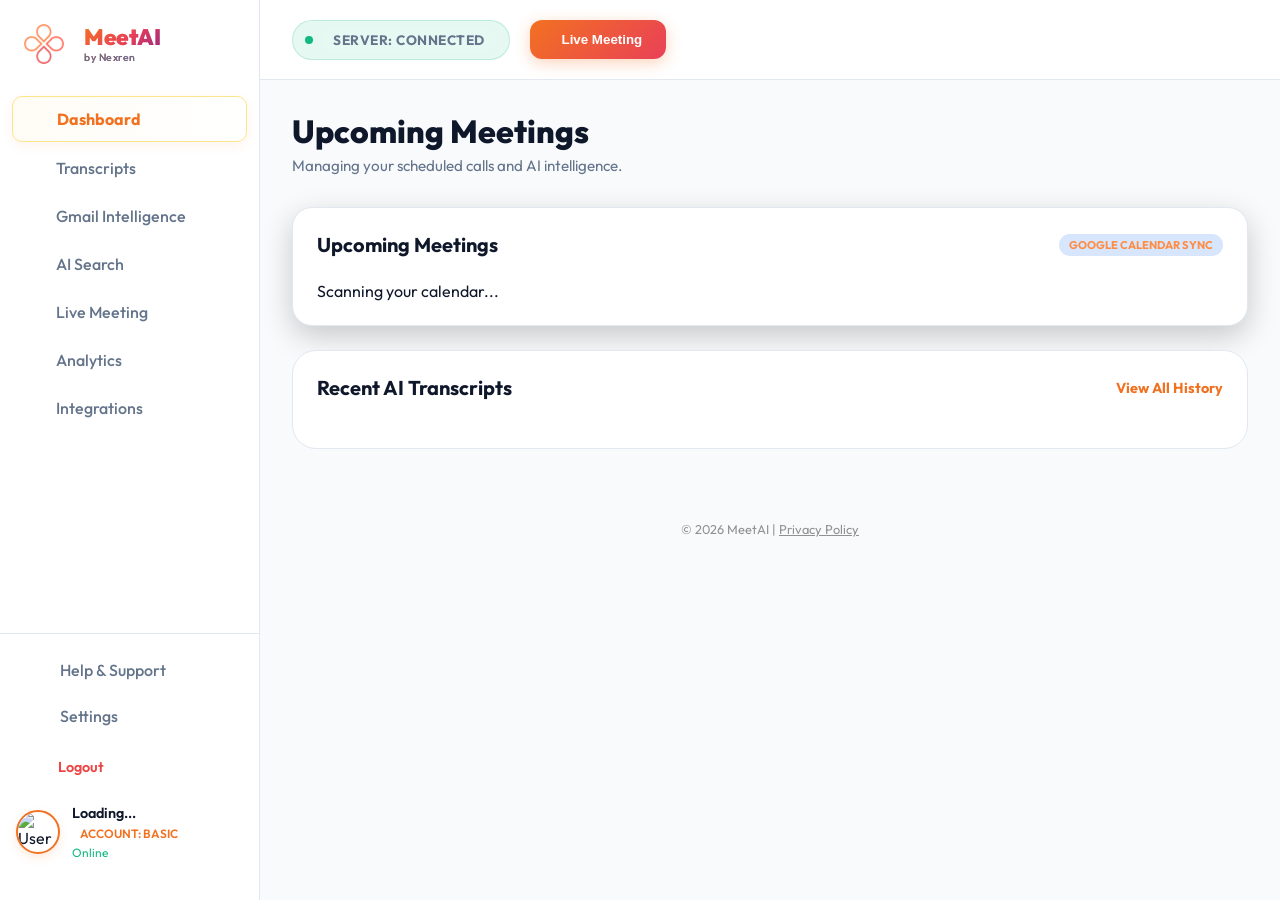
==== v3-frontend/index.html @ ad35acf0 "Professionalized analytics chart description" ====
<!DOCTYPE html>
<html lang="en">

<head>
    <meta charset="UTF-8">
    <meta name="viewport" content="width=device-width, initial-scale=1.0">
    <title>MeetAI by Nexren</title>
    <!-- CONSISTENCY FIX: CSS version cache-busting ensures all users get latest styles -->
    <link rel="stylesheet" href="/v3-frontend/styles.css?v=20260415">
    <link rel="preconnect" href="https://fonts.googleapis.com">
    <link rel="preconnect" href="https://fonts.gstatic.com" crossorigin>
    <link href="https://fonts.googleapis.com/css2?family=Outfit:wght@300;400;500;600;700;800;900&display=swap"
        rel="stylesheet">
    <script src="https://cdn.jsdelivr.net/npm/chart.js"></script>
    <script src="https://cdn.jsdelivr.net/npm/feather-icons/dist/feather.min.js"></script>
    <script src="https://checkout.razorpay.com/v1/checkout.js"></script>
</head>

<!-- MULTI-USER CONSISTENCY:
     - All users see the SAME HTML layout and CSS styling
     - User-specific data (name, email, avatar, plan) is loaded dynamically via JavaScript
     - Frontend is purely presentational; no hardcoded user values
     - Each user's data is fetched from /api/me endpoint
     - Avatar seed is user-email-based (consistent for each user)
     - Reports, PDFs, and meeting data are user-isolated via backend
-->
<body class="light-theme">
    <div class="app-container">
        <!-- Sidebar -->
        <div class="sidebar-overlay" id="sidebar-overlay"></div>
        <aside class="sidebar">
            <div class="sidebar-header">
                <div class="logo">
                    <img src="/static/renataiot_logo.jpg" class="logo-img" alt="MeetAI Logo">
                    <span class="logo-text">MeetAI<span class="logo-subtext">by Nexren</span></span>
                </div>
            </div>
            <nav class="sidebar-nav">
                <div class="nav-item active" data-page="dashboard">
                    <i data-feather="grid"></i> <span>Dashboard</span>
                </div>
                <div class="nav-item" data-page="reports">
                    <i data-feather="file-text"></i> <span>Transcripts</span>
                </div>
                <div class="nav-item" data-page="gmail">
                    <i data-feather="mail"></i> <span>Gmail Intelligence</span>
                </div>
                <div class="nav-item" data-page="search">
                    <i data-feather="search"></i> <span>AI Search</span>
                </div>
                <div class="nav-item" data-page="live">
                    <i data-feather="video"></i> <span>Live Meeting</span>
                </div>
                <div class="nav-item" data-page="analytics">
                    <i data-feather="pie-chart"></i> <span>Analytics</span>
                </div>
                <div class="nav-item" data-page="integrations">
                    <i data-feather="link"></i> <span>Integrations</span>
                </div>
            </nav>

            <div class="sidebar-footer">
                <div class="nav-item" data-page="help" onclick="window.location.hash='#help'" style="padding: 10px 12px; margin-bottom: 4px;">
                    <i data-feather="help-circle"></i> <span>Help & Support</span>
                </div>
                <div class="nav-item" data-page="settings">
                    <i data-feather="settings"></i> <span>Settings</span>
                </div>
                <a href="/logout" class="sidebar-logout"
                    style="display: flex; align-items: center; gap: 12px; padding: 12px; color: #ef4444; text-decoration: none; font-size: 0.9rem; font-weight: 600; margin-top: 8px;">
                    <i data-feather="log-out" style="width: 18px; height: 18px;"></i> <span>Logout</span>
                </a>
                <div class="user-profile" style="margin-top: 16px;">
                    <img src="https://api.dicebear.com/7.x/avataaars/svg?seed=user@example.com" class="avatar" alt="User" id="user-avatar-img">
                    <div class="user-info">
                        <span class="user-name">Loading...</span>
                        <span class="user-account" style="font-size: 0.75rem; font-weight: 600; color: var(--accent-purple); display: block; margin-top: 2px;">Account: Basic</span>
                        <span class="user-status" style="margin-top:2px;">Online</span>
                    </div>
                </div>
            </div>
        </aside>

        <!-- Main Content -->
        <main class="main-content">
            <header class="top-bar">
                <div class="mobile-menu-toggle" id="mobile-menu-btn">
                    <i data-feather="menu"></i>
                </div>
                <div class="top-bar-actions">
                    <div class="status-badge">
                        <span class="status-dot pulse"></span>
                        <span class="status-text">Server: Connected</span>
                    </div>

                    <button class="primary-btn" id="header-live-btn" onclick="window.location.hash='#live'; window.location.reload();">
                        <i data-feather="video"></i>
                        <span>Live Meeting</span>
                    </button>
                </div>
            </header>

            <div id="content-area">
                <!-- Dashboard Page (Default) -->
                <section id="dashboard-page" class="page active">
                    <div class="page-header">
                        <div class="header-main">
                            <h1>Upcoming Meetings</h1>
                            <p class="subtitle">Managing your scheduled calls and AI intelligence.</p>
                        </div>
                        <div class="page-header-actions"></div>
                    </div>

                    <div class="dashboard-primary">
                        <div class="card calendar-card" style="width: 100%; border-radius: 20px; box-shadow: 0 10px 30px rgba(0,0,0,0.2);">
                            <div class="card-header">
                                <h2>Upcoming Meetings</h2>
                                <span class="badge blue">Google Calendar Sync</span>
                            </div>
                            <div id="calendar-grid" class="meeting-list">
                                <!-- Calendar Events Loaded via JS -->
                                <p class="muted">Scanning your calendar...</p>
                            </div>
                        </div>
                    </div>

                    <div class="card recent-meetings" style="margin-top: 24px;">
                        <div class="card-header">
                            <h2>Recent AI Transcripts</h2>
                            <a href="#reports" class="link-btn" style="color: var(--accent-purple); font-weight: 700;">View All History</a>
                        </div>
                        <div class="meeting-list" id="recent-list">
                            <!-- Dynamic List -->
                        </div>
                    </div>
                </section>

                <section id="analytics-page" class="page">
                    <div class="page-header">
                        <div class="header-main">
                            <h1>Account Analytics</h1>
                            <p class="subtitle">Personalized performance and engagement metrics.</p>
                        </div>
                        <div class="page-header-actions"></div>
                    </div>

                    <div class="stats-grid" id="analytics-stats-grid">
                        <div class="stat-card">
                            <i data-feather="video" class="stat-icon purple"></i>
                            <div class="stat-data">
                                <span class="stat-value" id="ana-total-meetings">0</span>
                                <span class="stat-label">Total Meetings Joined</span>
                            </div>
                        </div>
                        <div class="stat-card">
                            <i data-feather="clock" class="stat-icon blue"></i>
                            <div class="stat-data">
                                <span class="stat-value" id="ana-total-reports">0</span>
                                <span class="stat-label">Transcripts Generated</span>
                            </div>
                        </div>
                        <div class="stat-card">
                            <i data-feather="calendar" class="stat-icon cyan"></i>
                            <div class="stat-data">
                                <span class="stat-value" id="ana-upcoming">0</span>
                                <span class="stat-label">Upcoming Meetings</span>
                            </div>
                        </div>
                    </div>

                    <div class="card" style="margin-top: 24px; padding: 25px;">
                        <div class="card-header" style="flex-direction: column; align-items: flex-start; gap: 4px;">
                            <h2 style="font-size: 1.2rem; font-weight: 800; color: var(--text-primary); margin: 0;">AI Engagement Intelligence</h2>
                            <p class="muted" style="font-size: 0.85rem; max-width: 500px;">Weekly activity summary. Monitor your meeting engagement levels and AI session consistency over the last 7 days.</p>
                        </div>

                        <div class="chart-container">
                            <canvas id="analyticsChart"></canvas>
                        </div>
                    </div>
                </section>

                <section id="gmail-page" class="page">
                    <div class="page-header">
                        <div class="header-main">
                            <h1>Gmail Intelligence</h1>
                            <p class="subtitle">AI-extracted briefs and inbox context for your upcoming meetings.</p>
                        </div>
                        <div class="page-header-actions">
                            <button id="refresh-gmail-btn" title="Refresh Intelligence" class="refresh-btn">
                                <i data-feather="refresh-cw"></i>
                            </button>
                        </div>
                    </div>

                    <!-- Gmail Sub-Tabs -->
                    <div class="gmail-tabs-container" style="display:flex; gap:20px; margin-bottom:24px; border-bottom:1px solid rgba(0,0,0,0.08); padding: 0 5px;">
                        <div class="gmail-tab active" data-tab="briefs" style="padding: 12px 18px; cursor:pointer; font-weight:600; color: var(--accent-purple); border-bottom: 2px solid var(--accent-purple); display: flex; align-items:center; gap:8px;">
                            <i data-feather="zap" style="width:16px;"></i> Intelligence Briefs
                        </div>
                        <div class="gmail-tab" data-tab="inbox" style="padding: 12px 18px; cursor:pointer; font-weight:600; color: #64748b; display: flex; align-items:center; gap:8px;">
                            <i data-feather="inbox" style="width:16px;"></i> Inbox Activity
                        </div>
                    </div>
                    
                    <div id="gmail-briefs-list" class="meeting-list">
                        <!-- Content toggled via JS -->
                        <div class="muted" style="text-align: center; padding: 100px;">
                            <i data-feather="mail" style="width: 48px; height: 48px; margin-bottom: 20px; opacity: 0.1;"></i>
                            <p>Analyzing context...</p>
                        </div>
                    </div>
                </section>

                <!-- Other pages are hidden by default and managed by JS -->
                <section id="reports-page" class="page">
                    <div class="page-header">
                        <div class="header-main">
                            <h1>Meeting Archive</h1>
                            <p class="subtitle">Access your past and newly generated transcripts.</p>
                        </div>
                        <div class="page-header-actions">
                            <button id="refresh-reports-btn" title="Refresh Reports" class="refresh-btn">
                                <i data-feather="refresh-cw"></i>
                            </button>
                        </div>
                    </div>
                    <div class="reports-container" id="reports-grid">
                        <!-- Dynamic Grid -->
                    </div>
                </section>

                <section id="search-page" class="page">
                    <div class="page-header">
                        <div class="header-main">
                            <h1>AI Assistant</h1>
                            <p class="subtitle">Search across all your meetings with natural language.</p>
                        </div>
                        <div class="page-header-actions search-stats-container">
                            <button id="sync-pdf-btn" class="secondary-btn sync-btn">
                                <i data-feather="database"></i> Sync PDF
                            </button>
                            <div class="kb-stats">
                                <span class="badge"><b id="report-count">0</b> Transcripts</span>
                            </div>
                        </div>
                    </div>
                    <div class="chat-layout">
                        <div class="chat-container">
                            <div class="chat-messages" id="chat-box">
                                <div class="message assistant">
                                    <p>Hello! I'm MeetAI. Ask me anything about your meeting transcripts. For example, try 'What was discussed in the last transcript?'</p>
                                </div>
                            </div>
                            <div class="chat-input-area">
                                <input type="text" id="chat-input" placeholder="Type your question about meeting transcripts...">
                                <button id="send-chat" class="primary-btn">
                                    <i data-feather="send"></i>
                                </button>
                            </div>
                        </div>
                        <aside class="chat-history-sidebar">
                            <div class="history-header">
                                <span>Recent Chats</span>
                                <button id="new-chat-sidebar-btn" class="icon-btn" title="New Chat">
                                    <i data-feather="plus"></i>
                                </button>
                            </div>
                            <div class="history-list" id="chat-session-list">
                                <!-- Sessions loaded via JS -->
                                <div class="history-item empty">No history yet</div>
                            </div>
                        </aside>
                    </div>
                </section>

                <section id="live-page" class="page">
                    <div class="page-header">
                        <div class="header-main">
                            <h1>Live Control Room</h1>
                            <p class="subtitle">Dispatch MeetAI to any call and track its progress in real-time.</p>
                        </div>
                    </div>

                    <div class="live-container" style="max-width: 800px; margin: 0 auto; display: flex; flex-direction: column; gap: 24px;">
                        <!-- Dispatch Card -->
                        <div class="card live-dispatch" style="padding: 30px; border-radius: 20px;">
                            <h3 style="margin-bottom: 20px; font-size: 1.2rem; font-weight: 700;">Join a Meeting</h3>
                            <div class="input-group" style="display: flex; gap: 12px;">
                                <input type="text" id="manual-url" placeholder="Paste Google Meet or Zoom link here..." 
                                    style="flex: 1; padding: 14px 20px; border-radius: 12px; border: 1.5px solid var(--border-color); font-size: 0.95rem; outline: none; transition: border-color 0.2s;">
                                <button class="primary-btn" id="manual-join" style="padding: 0 25px; border-radius: 12px; height: 50px; font-weight: 700;">
                                    <i data-feather="send" style="width:18px; margin-right:8px;"></i>
                                    Dispatch Bot
                                </button>
                            </div>
                            <p style="margin-top: 15px; font-size: 0.8rem; color: var(--text-secondary);">
                                Supports Google Meet & Zoom. Ensure your bot account has permission to join.
                            </p>
                        </div>

                        <!-- Live Bot Tracker Card -->
                        <div id="bot-live-status" class="card" style="padding: 30px; border-radius: 20px; border: 1px solid var(--border-color);">
                            <!-- Header Row -->
                            <div style="display:flex; align-items:center; justify-content:space-between; margin-bottom: 24px;">
                                <div style="display:flex; align-items:center; gap:15px;">
                                    <div class="status-indicator-wrapper" style="position: relative; width: 44px; height: 44px; display: flex; align-items: center; justify-content: center; background: #f8fafc; border-radius: 12px;">
                                        <span class="pulse-indicator" id="bot-pulse" style="background:#64748b; width: 12px; height: 12px; border-radius: 50%;"></span>
                                    </div>
                                    <div>
                                        <h3 style="font-size:1.1rem; font-weight: 700; margin:0;">Bot Activity</h3>
                                        <div style="display: flex; align-items: center; gap: 8px; margin-top: 4px;">
                                            <span id="bot-status-badge" style="font-size: 0.85rem; font-weight: 600; color:var(--text-secondary); background: rgba(0,0,0,0.04); padding: 2px 10px; border-radius: 20px;">Idle</span>
                                        </div>
                                    </div>
                                </div>
                                <div id="bot-live-timer" style="display:none; font-size: 1rem; color: var(--accent-green); font-weight: 700; background: rgba(16, 185, 129, 0.1); padding: 5px 15px; border-radius: 8px;">
                                    ● 00:00
                                </div>
                            </div>

                            <!-- States Container -->
                            <div class="bot-state-content">
                                <!-- IDLE STATE -->
                                <div id="bot-idle-msg" style="color:var(--text-secondary); font-size:0.95rem; line-height: 1.6; border-left: 3px solid var(--border-color); padding-left: 15px;">
                                    MeetAI is currently <strong>Offline</strong>. Enter a link above to start a session.
                                </div>

                                <!-- PROGRESS STATE (hidden until dispatched) -->
                                <div id="bot-tracker" style="display:none;">
                                    <div id="bot-log" style="background:#f8fafc; border-radius:12px; padding:20px; font-size:0.9rem; color:var(--text-primary); border:1px solid var(--border-color); font-family: 'Inter', sans-serif; min-height:60px; line-height:1.7; display: flex; align-items: flex-start; gap: 12px;">
                                        <i data-feather="terminal" style="width:16px; margin-top: 4px; color: var(--accent-purple);"></i>
                                        <span id="bot-log-text">Initializing join sequence...</span>
                                    </div>
                                </div>
                            </div>
                        </div>
                    </div>
                </section>

                <section id="integrations-page" class="page">
                    <div class="page-header">
                        <div class="header-main">
                            <h1>Integrations</h1>
                            <p class="subtitle">Connect your workspace tools to MeetAI.</p>
                        </div>
                        <div class="page-header-actions"></div>
                    </div>

                    <div class="integrations-grid">
                        <div class="card integration-card" id="int-google">
                            <div class="int-header">
                                <div class="int-icon google">G</div>
                                <span class="int-name">GOOGLE</span>
                            </div>
                            <span class="status-text" id="google-status">Disconnected</span>
                            <button onclick="window.location.href=API_BASE+'/auth/google'" class="secondary-btn">Link
                                Account</button>
                        </div>
                    </div>
                </section>

                <section id="settings-page" class="page">
                    <div class="page-header">
                        <div class="header-main">
                            <h1>Account Settings</h1>
                            <p class="subtitle">Manage your bot preferences and profile.</p>
                        </div>
                        <div class="page-header-actions">
                            <a href="/logout" class="primary-btn" style="background: #ef4444; padding: 8px 16px; font-size: 0.85rem;">
                                <i data-feather="log-out"></i> Logout
                            </a>
                        </div>
                    </div>

                    <div class="settings-container">
                        <div class="card info-card"
                            style="margin-bottom: 24px; background: linear-gradient(135deg, rgba(30, 41, 59, 1) 0%, rgba(15, 23, 42, 1) 100%);">
                            <div class="card-header">
                                <h2>Your Profile</h2>
                            </div>
                            <form id="profile-form" class="settings-form">
                                <div class="profile-grid">
                                    <div class="form-group">
                                        <label>Full Name</label>
                                        <input type="text" id="pref-user-name" disabled style="opacity: 0.8; cursor: default; background: rgba(255,255,255,0.05);">
                                    </div>
                                    <div class="form-group">
                                        <label>Email Address</label>
                                        <input type="email" id="pref-user-email" disabled
                                            style="opacity: 0.6; cursor: not-allowed;">
                                    </div>
                                </div>
                            </form>
                        </div>
                    </div>

                    <div class="settings-container" style="margin-top: 32px;">
                        <div class="card info-card">
                            <div class="card-header">
                                <h2>Bot Preferences</h2>
                            </div>
                            <form id="settings-preferences-form" class="settings-form">
                                <div class="form-group toggle-group">
                                    <div class="toggle-info">
                                        <label>Auto-Join Calendar Meetings</label>
                                        <p class="muted">MeetAI will automatically join your scheduled Google/Zoom
                                            calls.</p>
                                    </div>
                                    <label class="switch">
                                        <input type="checkbox" id="pref-auto-join">
                                        <span class="slider round"></span>
                                    </label>
                                </div>

                                <button type="submit" class="primary-btn">Save Preferences</button>
                            </form>
                        </div>
                    </div>

                    <div class="settings-container" style="margin-top: 24px;">
                        <div class="card"
                            style="border: 1px solid rgba(239,68,68,0.3); background: rgba(239,68,68,0.05);">
                            <div class="card-header">
                                <h2 style="color: #ef4444;">Danger Zone</h2>
                            </div>
                            <p class="muted" style="margin-bottom: 16px;">Permanently delete your account and all
                                associated meeting data. This action cannot be undone.</p>
                            <form method="POST" action="/account/delete"
                                onsubmit="return confirm('Are you sure? This will permanently delete your account and ALL your meeting data. This cannot be undone.')">
                                <button type="submit"
                                    style="background: #ef4444; color: white; border: none; padding: 12px 24px; border-radius: 12px; font-weight: 600; cursor: pointer;">Delete
                                    My Account</button>
                            </form>
                        </div>
                    </div>
                </section>

                <!-- Help & Support Page -->
                <section id="help-page" class="page">
                    <div class="page-header">
                        <div class="header-main">
                            <h1>Help & Support</h1>
                            <p class="subtitle">Encountered an issue? Raise a ticket and our team will help you.</p>
                        </div>
                        <div class="page-header-actions"></div>
                    </div>

                    <div class="help-grid" style="display: block; max-width: 650px; margin: 0 auto;">
                        <!-- Raise Ticket Form -->
                        <div class="card" style="padding: 24px;">
                            <div class="card-header">
                                <h2>Raise a Support Ticket</h2>
                            </div>
                            <form id="help-ticket-form" style="display: flex; flex-direction: column; gap: 16px; margin-top: 16px;">
                                <div class="form-group">
                                    <label style="display: block; margin-bottom: 8px; font-weight: 500;">Subject</label>
                                    <input type="text" id="ticket-subject" placeholder="What's the issue about?" required 
                                        style="width: 100%; border-radius: 12px; border: 1px solid rgba(139, 92, 246, 0.2); padding: 12px; background: rgba(139, 92, 246, 0.05); color: var(--text-main);">
                                </div>
                                <div class="form-group">
                                    <label style="display: block; margin-bottom: 8px; font-weight: 500;">Issue Details / Query</label>
                                    <textarea id="ticket-query" placeholder="Describe your problem in detail..." required rows="5"
                                        style="width: 100%; border-radius: 12px; border: 1px solid rgba(139, 92, 246, 0.2); padding: 12px; background: rgba(139, 92, 246, 0.05); color: var(--text-main); resize: none; font-size: 16px;"></textarea>
                                </div>
                                <button type="submit" class="primary-btn" id="submit-ticket-btn" style="width: 100%; justify-content: center; height: 48px;">
                                    <i data-feather="send" style="width: 16px; margin-right: 8px;"></i> Raise Ticket
                                </button>
                            </form>
                        </div>
                    </div>
                </section>
            </div>
            <!-- Footer with Privacy Link for Google Verification -->
            <footer style="text-align: center; padding: 40px 20px; font-size: 0.8rem; color: #666; opacity: 0.7;">
                &copy; 2026 MeetAI | <a href="/privacy" style="color: #666; text-decoration: underline;">Privacy Policy</a>
            </footer>
        </main>
    </div>

    <!-- Modals -->
    <div id="join-modal" class="modal">
        <div class="modal-content">
            <h3>Join Live Meeting</h3>
            <p>Paste the Google Meet or Zoom link below.</p>
            <input type="text" id="meeting-url" placeholder="https://meet.google.com/xxx-xxxx-xxx">
            <div class="modal-actions">
                <button class="secondary-btn" onclick="closeModal()">Cancel</button>
                <button class="primary-btn" id="confirm-join">Launch Bot</button>
            </div>
        </div>
    </div>

    <!-- Payment Modal -->
    <div id="payment-modal" class="modal">
        <div class="modal-content" style="text-align: center;">
            <h3 style="color: var(--accent-purple); margin-bottom: 12px;">Upgrade to Pro</h3>
            <p style="margin-bottom: 24px; color: var(--text-secondary);">Unlock full PDF reports with AI summaries and Action Items. Transcripts are always free!</p>
            <div style="background: rgba(139, 92, 246, 0.1); border: 1px solid var(--accent-purple); padding: 20px; border-radius: 12px; margin-bottom: 24px;">
                <h2 style="font-size: 2rem; color: var(--text-main); margin-bottom: 8px;">₹10<span style="font-size: 1rem; color: var(--text-secondary);">/mo</span></h2>
                <p style="font-size: 0.9rem; color: var(--text-secondary);">TEST MODE ENABLED</p>
            </div>
            <div class="modal-actions" style="justify-content: center; gap: 16px;">
                <button class="secondary-btn" onclick="closePaymentModal()">Not Now</button>
                <button class="primary-btn" id="confirm-upgrade-btn" onclick="processUpgrade()" style="background: var(--accent-purple);">Pay & Upgrade</button>
            </div>
        </div>
    </div>

    <!-- App Script -->
    <script src="/v3-frontend/app_v2.js"></script>
</body>

</html>
---- v3-frontend/styles.css ----
:root {
    --bg-dark: #f8fafc;
    --bg-card: #ffffff;
    --accent-orange: #f27121;
    --accent-red: #e94057;
    --accent-purple: #f27121; /* Replaced purple with orange */
    --accent-blue: #ff8c42;
    --accent-green: #10b981;
    --accent-cyan: #06b6d4;
    --text-primary: #0f172a;
    --text-secondary: #64748b;
    --border-color: #e2e8f0;
    --glass-bg: rgba(255, 255, 255, 0.9);
}

* {
    margin: 0;
    padding: 0;
    box-sizing: border-box;
}

body {
    font-family: 'Outfit', sans-serif;
    background-color: var(--bg-dark);
    color: var(--text-primary);
    overflow: hidden;
}

.app-container {
    display: flex;
    height: 100vh;
    height: 100dvh; /* Better for mobile toolbars */
    max-width: 100vw;
    overflow-x: hidden;
}

/* Sidebar Styling */
.sidebar {
    width: 260px;
    min-width: 260px; /* Prevent sidebar from shrinking on any screen */
    background: #ffffff;
    border-right: 1px solid var(--border-color);
    display: flex;
    flex-direction: column;
    padding: 24px 0;
    box-shadow: 4px 0 20px rgba(0, 0, 0, 0.02);
    overflow-y: auto; /* Allow scrolling if content exceeds height */
    overflow-x: hidden; /* Prevent horizontal scroll */
}

.sidebar-header {
    padding: 0 24px 32px;
    flex-shrink: 0;
}

.logo {
    display: flex;
    align-items: center;
    gap: 12px;
}

.logo-img {
    height: 40px;
    width: auto;
    object-fit: contain;
    flex-shrink: 0;
}


.logo-text {
    display: flex;
    flex-direction: column;
    justify-content: center;
    font-size: 1.4rem;
    font-weight: 900;
    letter-spacing: -0.5px;
    background: linear-gradient(135deg, #f27121, #e94057, #8a2387);
    background-clip: text;
    -webkit-background-clip: text;
    -webkit-text-fill-color: transparent;
    margin-left: 8px;
    line-height: 1.1;
    white-space: nowrap;
    max-width: 140px; /* Prevent overflow on narrow screens */
    overflow: hidden;
    text-overflow: ellipsis;
}

.logo-subtext {
    font-size: 0.65rem;
    font-weight: 500;
    color: var(--text-secondary);
    -webkit-text-fill-color: var(--text-secondary);
    display: block;
    letter-spacing: 0.5px;
    text-transform: none;
    margin-top: 2px;
}

.sidebar-nav {
    flex: 1;
    display: flex;
    flex-direction: column;
    padding: 0 12px;
    gap: 4px;
}

.nav-item {
    display: flex;
    align-items: center;
    gap: 12px;
    padding: 12px;
    color: var(--text-secondary);
    text-decoration: none;
    border-radius: 10px;
    transition: all 0.2s ease;
    font-weight: 500;
}

.nav-item i {
    width: 20px;
    height: 20px;
}

.nav-item:hover {
    background: rgba(255, 255, 255, 0.05);
    color: var(--text-primary);
}

.nav-item.active {
    background: linear-gradient(90deg, #fffcf5 0%, #ffffff 100%);
    color: var(--accent-orange);
    border: 1px solid #fde68a;
    font-weight: 700;
    box-shadow: 0 4px 12px rgba(242, 113, 33, 0.08);
}

.nav-spacer {
    flex: 1;
}

.sidebar-footer {
    padding: 16px;
    border-top: 1px solid var(--border-color);
}

.user-profile {
    display: flex;
    align-items: center;
    gap: 12px;
}

.avatar {
    width: 44px;
    height: 44px;
    border-radius: 50%;
    border: 2px solid var(--accent-orange);
    box-shadow: 0 4px 10px rgba(242, 113, 33, 0.15);
}

.user-info {
    display: flex;
    flex-direction: column;
}

.user-name {
    font-size: 0.9rem;
    font-weight: 600;
}

.user-status {
    font-size: 0.75rem;
    color: var(--accent-green);
}

/* Main Content Styling */
.main-content {
    flex: 1;
    display: flex;
    flex-direction: column;
    background: #f8fafc;
    overflow-y: auto;
}

.top-bar {
    height: 80px;
    padding: 0 32px;
    display: flex;
    align-items: center;
    justify-content: space-between;
    border-bottom: 1px solid var(--border-color);
    background: rgba(255, 255, 255, 0.9);
    backdrop-filter: blur(20px);
    position: sticky;
    top: 0;
    z-index: 100;
    flex-shrink: 0;
    width: 100%;
}

.search-box {
    display: flex;
    align-items: center;
    gap: 12px;
    background: #ffffff;
    padding: 12px 20px;
    border-radius: 14px;
    width: 450px;
    border: 1px solid var(--border-color);
    box-shadow: 0 2px 10px rgba(0, 0, 0, 0.02);
    transition: all 0.2s ease;
}

.search-box:focus-within {
    border-color: var(--accent-orange);
    box-shadow: 0 4px 20px rgba(242, 113, 33, 0.1);
}

.search-box input {
    background: none;
    border: none;
    color: var(--text-primary);
    width: 100%;
    outline: none;
    font-size: 16px; /* Prevents iOS zoom */
}

.top-bar-actions {
    display: flex;
    align-items: center;
    gap: 20px;
}

.status-badge {
    display: flex;
    align-items: center;
    gap: 8px;
    background: rgba(16, 185, 129, 0.1);
    padding: 6px 12px;
    border-radius: 20px;
    border: 1px solid rgba(16, 185, 129, 0.2);
}

.status-dot {
    width: 8px;
    height: 8px;
    background: var(--accent-green);
    border-radius: 50%;
}

.pulse {
    animation: pulse-animation 2s infinite;
}

@keyframes pulse-animation {
    0% {
        transform: scale(0.95);
        box-shadow: 0 0 0 0 rgba(16, 185, 129, 0.7);
    }

    70% {
        transform: scale(1);
        box-shadow: 0 0 0 10px rgba(16, 185, 129, 0);
    }

    100% {
        transform: scale(0.95);
        box-shadow: 0 0 0 0 rgba(16, 185, 129, 0);
    }
}

@keyframes spin {
    from { transform: rotate(0deg); }
    to { transform: rotate(360deg); }
}

.spin {
    animation: spin 1s linear infinite;
}

.status-text {
    font-size: 0.8rem;
    font-weight: 700;
    color: var(--accent-green);
    text-transform: uppercase;
    letter-spacing: 0.5px;
}

/* Button UI */
.primary-btn {
    background: linear-gradient(135deg, var(--accent-orange), var(--accent-red));
    color: white;
    border: none;
    padding: 12px 24px;
    border-radius: 12px;
    font-weight: 700;
    display: flex;
    align-items: center;
    gap: 8px;
    cursor: pointer;
    transition: all 0.3s cubic-bezier(0.175, 0.885, 0.32, 1.275);
    box-shadow: 0 4px 15px rgba(242, 113, 33, 0.3);
}

.primary-btn:hover {
    transform: translateY(-2px) scale(1.02);
    box-shadow: 0 8px 25px rgba(242, 113, 33, 0.4);
}

.icon-btn {
    background: none;
    border: none;
    color: var(--text-secondary);
    cursor: pointer;
    padding: 8px;
    display: flex;
    align-items: center;
    justify-content: center;
    transition: color 0.2s;
}

.icon-btn:hover {
    color: var(--text-primary);
}

.secondary-btn {
    background: #ffffff;
    color: var(--text-primary);
    border: 1px solid var(--border-color);
    padding: 8px 16px;
    border-radius: 10px;
    font-weight: 700;
    font-size: 0.85rem;
    display: flex;
    align-items: center;
    gap: 8px;
    cursor: pointer;
    transition: all 0.2s ease;
    box-shadow: 0 2px 4px rgba(0, 0, 0, 0.02);
}

.secondary-btn:hover {
    background: #f8fafc;
    border-color: var(--accent-orange);
    color: var(--accent-orange);
    transform: translateY(-1px);
}

.delete-btn {
    background: rgba(239, 68, 68, 0.1);
    color: #ef4444;
    border: 1px solid rgba(239, 68, 68, 0.2);
    padding: 6px 10px;
    border-radius: 8px;
    cursor: pointer;
    transition: all 0.2s;
    display: flex;
    align-items: center;
    justify-content: center;
}

.delete-btn:hover {
    background: #ef4444;
    color: white;
}

/* CONSISTENCY FIX: Mobile Menu Button - Always exists but hidden on desktop */
#mobile-menu-btn {
    display: none; /* Hidden on desktop */
    background: none;
    border: none;
    cursor: pointer;
    color: var(--text-primary);
    padding: 12px;
}

#mobile-menu-btn:hover {
    background: rgba(242, 113, 33, 0.1);
    border-radius: 8px;
}

/* Page Transitions */
.page {
    display: none;
    padding: 32px;
    animation: fadeIn 0.4s ease;
}

.page.active {
    display: block;
}

@keyframes fadeIn {
    from {
        opacity: 0;
        transform: translateY(10px);
    }

    to {
        opacity: 1;
        transform: translateY(0);
    }
}

.page-header {
    margin-bottom: 32px;
    display: flex;
    justify-content: space-between;
    align-items: flex-start;
    gap: 20px;
    flex-wrap: wrap;
}

.header-main {
    flex: 1;
    min-width: 200px;
}

.page-header h1 {
    font-size: 2rem;
    font-weight: 800;
    line-height: 1.2;
}

.subtitle {
    color: var(--text-secondary);
    margin-top: 6px;
    max-width: 100%;
    font-size: 0.95rem;
}

.page-header-actions {
    display: flex;
    align-items: center;
    gap: 12px;
    padding-top: 8px;
}

.refresh-btn {
    background: none;
    border: 1px solid var(--border-color);
    padding: 10px;
    border-radius: 50%;
    color: var(--accent-orange);
    cursor: pointer;
    display: flex;
    align-items: center;
    justify-content: center;
    box-shadow: 0 2px 4px rgba(0,0,0,0.02);
    transition: all 0.2s;
}

.refresh-btn:hover {
    background: #f8fafc;
    border-color: var(--accent-orange);
    transform: rotate(30deg);
}

.refresh-btn i {
    width: 18px;
    height: 18px;
}

.sync-btn {
    padding: 8px 16px !important;
    border-radius: 10px !important;
    font-size: 0.85rem !important;
}

.kb-stats .badge {
    padding: 8px 14px;
    border-radius: 12px;
    font-size: 0.8rem;
    background: rgba(242, 113, 33, 0.08);
    color: var(--accent-orange);
    border: 1px solid rgba(242, 113, 33, 0.15);
}

/* Dashboard Grid */
.stats-grid {
    display: grid;
    grid-template-columns: repeat(auto-fit, minmax(240px, 1fr));
    gap: 24px;
    margin-bottom: 32px;
}

.stat-card {
    background: #ffffff;
    padding: 24px;
    border-radius: 20px;
    border: 1px solid var(--border-color);
    display: flex;
    align-items: center;
    gap: 20px;
    box-shadow: 0 4px 6px rgba(0, 0, 0, 0.02);
    transition: all 0.3s ease;
}

.stat-card:hover {
    transform: translateY(-5px);
    box-shadow: 0 10px 30px rgba(0, 0, 0, 0.05);
    border-color: var(--accent-orange);
}

.stat-icon {
    width: 48px;
    height: 48px;
    border-radius: 12px;
    display: flex;
    align-items: center;
    justify-content: center;
}

.stat-icon.purple {
    background: rgba(139, 92, 246, 0.1);
    color: var(--accent-purple);
}

.stat-icon.blue {
    background: rgba(59, 130, 246, 0.1);
    color: var(--accent-blue);
}

.stat-icon.green {
    background: rgba(16, 185, 129, 0.1);
    color: var(--accent-green);
}

.stat-icon.cyan {
    background: rgba(6, 182, 212, 0.1);
    color: var(--accent-cyan);
}

.stat-data {
    display: flex;
    flex-direction: column;
}

.stat-value {
    font-size: 1.5rem;
    font-weight: 700;
}

.stat-label {
    font-size: 0.85rem;
    color: var(--text-secondary);
}

.dashboard-secondary {
    display: grid;
    grid-template-columns: 1.5fr 1fr;
    gap: 24px;
}

.card {
    background: var(--bg-card);
    border-radius: 24px;
    padding: 24px;
    border: 1px solid var(--border-color);
}

.card-header {
    display: flex;
    align-items: center;
    justify-content: space-between;
    margin-bottom: 24px;
}

.card-header h2 {
    font-size: 1.25rem;
    font-weight: 700;
}

.link-btn {
    font-size: 0.9rem;
    color: var(--accent-purple);
    text-decoration: none;
    font-weight: 600;
}

/* Meeting List */
.meeting-list {
    display: flex;
    flex-direction: column;
    gap: 12px;
}

.list-item {
    display: flex;
    align-items: center;
    gap: 16px;
    padding: 16px;
    background: rgba(255, 255, 255, 0.03);
    border-radius: 16px;
    transition: background 0.2s;
}

.list-item:hover {
    background: rgba(255, 255, 255, 0.05);
}

.item-icon {
    width: 40px;
    height: 40px;
    background: rgba(255, 255, 255, 0.05);
    border-radius: 10px;
    display: flex;
    align-items: center;
    justify-content: center;
    color: var(--text-secondary);
}

.item-details {
    flex: 1;
    display: flex;
    flex-direction: column;
}

.item-title {
    font-weight: 600;
    font-size: 0.95rem;
}

.item-meta {
    font-size: 0.8rem;
    color: var(--text-secondary);
}

.badge {
    padding: 4px 10px;
    border-radius: 20px;
    font-size: 0.7rem;
    font-weight: 700;
    text-transform: uppercase;
}

.badge.blue {
    background: rgba(59, 130, 246, 0.2);
    color: var(--accent-blue);
}

/* Chat UI */
.chat-layout {
    display: flex;
    height: calc(100vh - 250px);
    height: calc(100dvh - 250px); /* Modern browsers including iOS Safari */
    background: #ffffff;
    border-radius: 24px;
    border: 1px solid var(--border-color);
    overflow: hidden;
    box-shadow: 0 10px 40px rgba(0, 0, 0, 0.05);
}

.chat-container {
    flex: 1;
    display: flex;
    flex-direction: column;
    min-width: 0;
}

.chat-history-sidebar {
    width: 260px;
    background: #f8fafc;
    border-left: 1px solid var(--border-color);
    display: flex;
    flex-direction: column;
}

.history-header {
    padding: 20px;
    display: flex;
    justify-content: space-between;
    align-items: center;
    border-bottom: 1px solid var(--border-color);
    font-weight: 700;
    font-size: 0.95rem;
    color: var(--text-primary);
}

.history-list {
    flex: 1;
    overflow-y: auto;
    padding: 12px;
}

.history-item {
    padding: 10px 14px;
    border-radius: 12px;
    margin-bottom: 4px;
    cursor: pointer;
    font-size: 0.88rem;
    color: var(--text-secondary);
    transition: all 0.2s;
    display: flex;
    align-items: center;
    justify-content: space-between;
    gap: 8px;
    position: relative;
}

.history-item-content {
    display: flex;
    align-items: center;
    gap: 10px;
    flex: 1;
    overflow: hidden;
    white-space: nowrap;
    text-overflow: ellipsis;
}

.delete-chat-btn {
    opacity: 0;
    padding: 4px;
    border-radius: 6px;
    color: #ef4444;
    transition: all 0.2s;
    flex-shrink: 0;
}

.history-item:hover .delete-chat-btn {
    opacity: 1;
}

.delete-chat-btn:hover {
    background: rgba(239, 68, 68, 0.1);
}

.history-item:hover {
    background: rgba(242, 113, 33, 0.05);
    color: var(--accent-orange);
}

.history-item.active {
    background: rgba(242, 113, 33, 0.1);
    color: var(--accent-orange);
    font-weight: 600;
}

.history-item.empty {
    justify-content: center;
    opacity: 0.5;
    cursor: default;
    background: transparent !important;
}


.chat-messages {
    flex: 1;
    padding: 24px;
    overflow-y: auto;
    display: flex;
    flex-direction: column;
    gap: 16px;
}

.message {
    max-width: 80%;
    padding: 16px;
    border-radius: 16px;
    line-height: 1.5;
}

.message.assistant {
    background: rgba(255, 255, 255, 0.05);
    align-self: flex-start;
    border-bottom-left-radius: 4px;
}

.message.user {
    background: linear-gradient(135deg, var(--accent-orange), var(--accent-red));
    color: white;
    align-self: flex-end;
    border-bottom-right-radius: 4px;
    box-shadow: 0 4px 12px rgba(242, 113, 33, 0.2);
}

.chat-input-area {
    padding: 20px;
    border-top: 1px solid var(--border-color);
    display: flex;
    gap: 16px;
}

.chat-input-area input {
    flex: 1;
    background: rgba(13, 17, 23, 0.05);
    border: 1px solid var(--border-color);
    border-radius: 12px;
    padding: 12px 20px;
    color: var(--text-primary);
    outline: none;
    font-size: 16px; /* Prevents iOS auto-zoom */
}

/* Modal */
.modal {
    display: none;
    position: fixed;
    top: 0;
    left: 0;
    width: 100%;
    height: 100%;
    background: rgba(0, 0, 0, 0.8);
    backdrop-filter: blur(5px);
    z-index: 100;
    align-items: center;
    justify-content: center;
}

.modal.active {
    display: flex;
}

.modal-content {
    background: var(--bg-card);
    width: 100%;
    max-width: 450px;
    border-radius: 24px;
    padding: 32px;
    border: 1px solid var(--border-color);
    animation: modalPop 0.3s cubic-bezier(0.34, 1.56, 0.64, 1);
}

@keyframes modalPop {
    from {
        transform: scale(0.9);
        opacity: 0;
    }

    to {
        transform: scale(1);
        opacity: 1;
    }
}

.modal-content h3 {
    font-size: 1.5rem;
    margin-bottom: 8px;
}

.modal-content p {
    color: var(--text-secondary);
    margin-bottom: 24px;
}

.modal-content input {
    width: 100%;
    background: rgba(255, 255, 255, 0.05);
    border: 1px solid var(--border-color);
    border-radius: 12px;
    padding: 14px 20px;
    color: var(--text-primary);
    margin-bottom: 24px;
    outline: none;
    font-size: 16px; /* Prevents iOS zoom */
}

.modal-actions {
    display: flex;
    gap: 12px;
}

.secondary-btn {
    flex: 1;
    background: rgba(255, 255, 255, 0.05);
    color: var(--text-primary);
    border: 1px solid var(--border-color);
    padding: 12px;
    border-radius: 12px;
    cursor: pointer;
    font-weight: 600;
}

/* Custom Integration Cards */
.integrations-grid {
    display: grid;
    grid-template-columns: repeat(auto-fit, minmax(300px, 1fr));
    gap: 20px;
}

.integration-card {
    display: flex;
    flex-direction: column;
    gap: 16px;
    padding: 24px;
}

.int-header {
    display: flex;
    align-items: center;
    gap: 12px;
}

.int-icon {
    width: 32px;
    height: 32px;
    border-radius: 8px;
    display: flex;
    align-items: center;
    justify-content: center;
    font-weight: 800;
    color: white;
}

.int-icon.google {
    background: #4285f4;
}

.int-icon.zoom {
    background: #2d8cff;
}

.meeting-card {
    background: rgba(255, 255, 255, 0.03);
    border-radius: 16px;
    padding: 16px;
    margin-bottom: 12px;
    border: 1px solid var(--border-color);
}

.meeting-card-top {
    display: flex;
    justify-content: space-between;
    margin-bottom: 8px;
}

.meeting-title {
    font-weight: 700;
    margin-bottom: 12px;
}

.settings-form {
    display: flex;
    flex-direction: column;
    gap: 20px;
}

.profile-grid {
    display: grid;
    grid-template-columns: 1fr 1fr;
    gap: 20px;
}

.form-group {
    display: flex;
    flex-direction: column;
    gap: 8px;
}

.form-group label {
    font-weight: 600;
    font-size: 0.9rem;
}

.form-group input {
    background: rgba(255, 255, 255, 0.05);
    border: 1px solid var(--border-color);
    border-radius: 12px;
    padding: 12px 16px;
    color: var(--text-primary);
    outline: none;
    width: 100%;
    min-width: 0;
    font-size: 16px; /* Prevents iOS zoom */
}

.toggle-group {
    flex-direction: row;
    justify-content: space-between;
    align-items: center;
    padding: 16px;
    background: rgba(255, 255, 255, 0.02);
    border-radius: 16px;
}

.toggle-info p {
    font-size: 0.8rem;
    margin-top: 2px;
}

/* Switch Styling */
.switch {
    position: relative;
    display: inline-block;
    width: 50px;
    height: 26px;
}

.switch input {
    opacity: 0;
    width: 0;
    height: 0;
}

.slider {
    position: absolute;
    cursor: pointer;
    top: 0;
    left: 0;
    right: 0;
    bottom: 0;
    background-color: #334155;
    transition: .4s;
}

.slider:before {
    position: absolute;
    content: "";
    height: 18px;
    width: 18px;
    left: 4px;
    bottom: 4px;
    background-color: white;
    transition: .4s;
}

input:checked+.slider {
    background-color: var(--accent-purple);
}

input:checked+.slider:before {
    transform: translateX(24px);
}

.slider.round {
    border-radius: 34px;
}

.slider.round:before {
    border-radius: 50%;
}

/* Bot Status Visualizer */
.status-header {
    display: flex;
    justify-content: space-between;
    align-items: center;
    margin-bottom: 20px;
}

.pulse-indicator {
    width: 10px;
    height: 10px;
    background-color: var(--accent-green);
    border-radius: 50%;
    box-shadow: 0 0 0 rgba(16, 185, 129, 0.4);
    animation: pulse 1.5s infinite;
}

@keyframes pulse {
    0% {
        transform: scale(0.95);
        box-shadow: 0 0 0 0 rgba(16, 185, 129, 0.7);
    }

    70% {
        transform: scale(1);
        box-shadow: 0 0 0 10px rgba(16, 185, 129, 0);
    }

    100% {
        transform: scale(0.95);
        box-shadow: 0 0 0 0 rgba(16, 185, 129, 0);
    }
}

.status-steps {
    display: grid;
    grid-template-columns: repeat(4, 1fr);
    gap: 12px;
}

.step {
    display: flex;
    flex-direction: column;
    align-items: center;
    gap: 8px;
    opacity: 0.3;
    transition: all 0.3s ease;
}

.step.active {
    opacity: 1;
    color: var(--accent-purple);
}

.step-icon {
    width: 40px;
    height: 40px;
    background: rgba(255, 255, 255, 0.05);
    border-radius: 10px;
    display: flex;
    align-items: center;
    justify-content: center;
}

.step.active .step-icon {
    background: rgba(139, 92, 246, 0.2);
    border: 1px solid var(--accent-purple);
}

.step span {
    font-size: 0.75rem;
    font-weight: 500;
}

/* Real-time Progress Bar */
.progress-container {
    width: 100%;
    height: 8px;
    background: rgba(255, 255, 255, 0.05);
    border-radius: 10px;
    margin-bottom: 30px;
    overflow: hidden;
    position: relative;
    border: 1px solid rgba(255,255,255,0.05);
}

.progress-bar {
    height: 100%;
    width: 0%;
    background: linear-gradient(90deg, var(--accent-purple), var(--accent-blue));
    border-radius: 10px;
    transition: width 0.8s cubic-bezier(0.4, 0, 0.2, 1);
    position: relative;
}

.progress-bar::after {
    content: '';
    position: absolute;
    top: 0;
    left: 0;
    right: 0;
    bottom: 0;
    background: linear-gradient(
        90deg,
        transparent,
        rgba(255, 255, 255, 0.2),
        transparent
    );
    animation: shimmer 2s infinite;
}

@keyframes shimmer {
    0% { transform: translateX(-100%); }
    100% { transform: translateX(100%); }
}

.step.complete {
    opacity: 1;
    color: var(--accent-green);
}

.step.complete .step-icon {
    background: rgba(16, 185, 129, 0.15) !important;
    color: var(--accent-green) !important;
    border: 1px solid var(--accent-green) !important;
}

/* Integrations Page */
.integrations-grid {
    display: grid;
    grid-template-columns: repeat(auto-fit, minmax(300px, 1fr));
    gap: 24px;
}

.integration-card {
    display: flex;
    flex-direction: column;
    gap: 16px;
    align-items: center;
    text-align: center;
    padding: 32px;
}

.int-header {
    display: flex;
    flex-direction: column;
    align-items: center;
    gap: 12px;
}

.int-icon {
    width: 64px;
    height: 64px;
    border-radius: 16px;
    display: flex;
    align-items: center;
    justify-content: center;
    font-size: 1.5rem;
    font-weight: 800;
}

.int-icon.google {
    background: #ea43351a;
    color: #ea4335;
}

.int-icon.zoom {
    background: #2d8cff1a;
    color: #2d8cff;
}

.int-name {
    font-weight: 700;
    font-size: 1.1rem;
}

.status-text {
    font-size: 0.85rem;
    padding: 4px 12px;
    border-radius: 20px;
    background: rgba(255, 255, 255, 0.05);
    color: var(--text-secondary);
}

.status-text.connected {
    background: rgba(16, 185, 129, 0.1);
    color: var(--accent-green);
    font-weight: 600;
}

/* Analytics Page Specifics */
.stats-grid {
    display: grid;
    grid-template-columns: repeat(4, 1fr);
    gap: 24px;
    margin-bottom: 24px;
    width: 100%;
}

.stat-card {
    display: flex;
    align-items: center;
    gap: 20px;
    background: #ffffff;
    border-radius: 20px;
    padding: 24px;
    border: 1px solid var(--border-color);
    box-shadow: 0 4px 20px rgba(0, 0, 0, 0.02);
}

.stat-icon {
    font-size: 1.25rem;
    padding: 12px;
    border-radius: 14px;
    background: rgba(242, 113, 33, 0.1);
    color: var(--accent-orange);
}

/* ===== Bot Phase Tracker ===== */
.bot-phase {
    display: flex;
    flex-direction: column;
    align-items: center;
    gap: 7px;
    text-align: center;
    opacity: 0.35;
    transition: opacity 0.4s ease, color 0.4s ease;
    font-size: 0.74rem;
    font-weight: 600;
    color: var(--text-secondary);
}

.bot-phase-icon {
    width: 44px;
    height: 44px;
    border-radius: 14px;
    display: flex;
    align-items: center;
    justify-content: center;
    background: #f1f5f9;
    border: 2px solid #e2e8f0;
    transition: all 0.4s ease;
    color: var(--text-secondary);
}

/* Active phase: pulsing orange ring */
.bot-phase.active {
    opacity: 1;
    color: var(--accent-orange);
}
.bot-phase.active .bot-phase-icon {
    background: rgba(242, 113, 33, 0.1);
    border-color: var(--accent-orange);
    color: var(--accent-orange);
    box-shadow: 0 0 0 4px rgba(242, 113, 33, 0.12);
    animation: phase-pulse 1.4s infinite;
}

/* Complete phase: green tick background */
.bot-phase.complete {
    opacity: 1;
    color: var(--accent-green);
}
.bot-phase.complete .bot-phase-icon {
    background: rgba(16, 185, 129, 0.12);
    border-color: var(--accent-green);
    color: var(--accent-green);
    box-shadow: none;
    animation: none;
}

@keyframes phase-pulse {
    0%   { box-shadow: 0 0 0 0   rgba(242, 113, 33, 0.4); }
    70%  { box-shadow: 0 0 0 10px rgba(242, 113, 33, 0); }
    100% { box-shadow: 0 0 0 0   rgba(242, 113, 33, 0); }
}

/* input-group wider for live page */
.input-group {
    display: flex;
    gap: 12px;
    width: 100%;
}
.live-dispatch .input-group input {
    flex: 1;
    min-width: 0; /* Important to prevent flex items from overflowing */
    padding: 12px 16px;
    border: 1px solid var(--border-color);
    border-radius: 12px;
    font-size: 16px; /* Prevents iOS zoom */
    outline: none;
    background: #fff;
    color: var(--text-primary);
    transition: border-color 0.2s;
}
.live-dispatch .input-group input:focus {
    border-color: var(--accent-orange);
}

/* Account Plan Badge */
.user-account {
    font-size: 0.65rem;
    font-weight: 700;
    padding: 2px 8px;
    border-radius: 4px;
    text-transform: uppercase;
    margin-top: 4px;
    display: inline-block;
}

.user-account.basic {
    background: #e2e8f0;
    color: #475569;
}

.user-account.pro {
    background: linear-gradient(135deg, #f27121, #e94057);
    color: white;
    box-shadow: 0 2px 5px rgba(242, 113, 33, 0.2);
}

/* Payment Modal Enhancements */
.pro-features {
    margin: 20px 0;
    background: #f8fafc;
    padding: 16px;
    border-radius: 12px;
}

.pro-features ul {
    list-style: none;
    padding: 0;
}

.pro-features li {
    font-size: 0.9rem;
    margin-bottom: 12px;
    display: flex;
    align-items: center;
    gap: 8px;
    color: var(--text-primary);
}

.pro-features li i {
    color: var(--accent-green);
    width: 16px;
    height: 16px;
}

.price-tag {
    font-size: 1.5rem;
    font-weight: 800;
    color: var(--text-primary);
    margin-bottom: 4px;
}

.price-sub {
    font-size: 0.8rem;
    color: var(--text-secondary);
    margin-bottom: 24px;
}

/* --- MOBILE RESPONSIVENESS & SIDEBAR TOGGLE --- */
/* CONSISTENCY FIX: Ensure sidebar, header, and layout remain consistent across all screen sizes and users */

@media screen and (max-width: 1024px) {
    .app-container {
        overflow: hidden;
        display: flex;
        flex-direction: row;
    }

    /* Sidebar must maintain consistent width and be accessible */
    .sidebar {
        position: fixed;
        left: -300px;
        top: 0;
        bottom: 0;
        width: 280px;
        min-width: 280px; /* CONSISTENCY FIX: Prevent sidebar from shrinking */
        background: #ffffff;
        z-index: 1001;
        transition: transform 0.4s cubic-bezier(0.4, 0, 0.2, 1);
        box-shadow: 10px 0 30px rgba(0,0,0,0.1);
        padding-top: 20px;
        height: 100dvh;
        overflow-y: auto;
        display: flex;
        flex-direction: column;
        -webkit-overflow-scrolling: touch;
    }

    .sidebar.active {
        transform: translateX(300px);
    }
    
    .sidebar-nav {
        flex: none; /* Let it grow naturally for scrolling the whole sidebar */
    }

    .sidebar-footer {
        flex-shrink: 0;
        margin-top: auto;
    }

    .sidebar-overlay {
        display: none;
        position: fixed;
        top: 0;
        left: 0;
        right: 0;
        bottom: 0;
        background: rgba(15, 23, 42, 0.4);
        backdrop-filter: blur(4px);
        z-index: 1000;
        transition: opacity 0.3s ease;
    }

    .sidebar-overlay.active {
        display: block;
    }

    /* Mobile menu button must always be visible and clickable */
    #mobile-menu-btn {
        display: flex !important;
        width: 44px; /* CONSISTENCY FIX: Proper touch target size */
        height: 44px;
        align-items: center;
        justify-content: center;
        cursor: pointer;
    }

    .main-content {
        margin-left: 0;
        width: 100%;
        height: 100vh;
        height: 100dvh;
        overflow-y: auto;
        overflow-x: hidden;
    }

    .page {
        padding: 24px 16px 100px; /* Standardize top spacing across all tabs */
        width: 100%;
        max-width: 100%;
        overflow-x: hidden;
    }


    .top-bar {
        height: 70px;
        padding: 0 15px;
        width: 100%;
    }

    .top-bar-actions {
        gap: 8px;
    }

    .chart-container {
        height: 280px !important;
        width: 100% !important;
        max-width: 100% !important;
    }

    .stats-grid, #analytics-stats-grid, .profile-grid {
        grid-template-columns: 1fr 1fr !important;
        gap: 12px !important;
        width: 100% !important;
    }

    .live-dispatch .input-group {
        flex-direction: column !important;
        gap: 12px !important;
    }

    .live-dispatch .input-group button {
        width: 100% !important;
        justify-content: center !important;
    }

    .stat-card {
        padding: 12px;
        gap: 8px;
    }

    .page-header {
        margin-bottom: 24px;
        flex-direction: column;
        align-items: stretch;
        gap: 16px;
    }

    .page-header h1 {
        font-size: 1.5rem;
    }

    .page-header-actions {
        padding-top: 4px;
        display: flex;
        align-items: center;
        justify-content: flex-start;
        width: 100%;
        gap: 12px;
        flex-wrap: nowrap;
        min-height: 44px; /* Maintain height even when empty */
    }

    .kb-stats .badge {
        white-space: nowrap;
    }

    .top-bar {
        height: 70px; /* Fixed height for mobile */
        padding: 0 16px;
        flex-shrink: 0;
    }

    .mobile-menu-toggle {
        display: flex !important;
        align-items: center;
        justify-content: center;
        width: 40px;
        height: 40px;
        background: white;
        border: 1px solid var(--border-color);
        border-radius: 10px;
        cursor: pointer;
    }

    .mobile-menu-toggle i {
        width: 20px;
        height: 20px;
        color: var(--text-primary);
    }

    #header-live-btn span {
        display: none;
    }

    #header-live-btn {
        padding: 10px;
    }

    .dashboard-secondary {
        grid-template-columns: 1fr;
    }

    .report-card {
        flex-direction: column !important;
        align-items: stretch !important;
        gap: 16px !important;
    }

    .report-card > div:last-child {
        justify-content: space-between !important;
    }

    .chat-layout {
        flex-direction: column;
        height: calc(100vh - 220px);
        height: calc(100dvh - 220px); /* Fixed for iOS keyboard */
        margin-top: 0;
    }

    .chat-messages {
        padding: 16px;
    }

    .chat-input-area {
        padding: 12px;
        gap: 8px;
    }

    .chat-input-area input {
        padding: 10px 14px;
        font-size: 16px; /* Prevents iOS zoom */
    }

    .chat-history-sidebar {
        width: 100%;
        height: 180px;
        order: 2;
        border-right: none;
        border-top: 1px solid var(--border-color);
    }

    .chat-container {
        height: auto;
        flex: 1;
    }

    .sidebar {
        scrollbar-width: thin;
        scrollbar-color: var(--border-color) transparent;
    }

    .sidebar::-webkit-scrollbar {
        width: 4px;
    }
    .sidebar::-webkit-scrollbar-thumb {
        background: var(--border-color);
        border-radius: 10px;
    }
}

@media screen and (max-width: 480px) {
    .stats-grid, #analytics-stats-grid, .profile-grid {
        grid-template-columns: 1fr !important;
    }

    #analytics-page .page-header {
        margin-bottom: 20px;
    }

    .stat-card {
        padding: 16px;
        gap: 16px;
    }

    .status-badge {
        display: none !important;
    }

    .modal-content {
        width: calc(100% - 32px);
        padding: 24px;
        margin: 0 16px;
    }

    footer {
        padding-bottom: 40px !important;
    }
}

/* --- Toggle Button Styles (Anil Sir Feedback) --- */
.switch {
    position: relative;
    display: inline-block;
    width: 40px;
    height: 20px;
}

.switch input {
    opacity: 0;
    width: 0;
    height: 0;
}

.slider {
    position: absolute;
    cursor: pointer;
    top: 0;
    left: 0;
    right: 0;
    bottom: 0;
    background-color: #cbd5e1;
    transition: .4s;
    border-radius: 20px;
}

.slider:before {
    position: absolute;
    content: "";
    height: 14px;
    width: 14px;
    left: 3px;
    bottom: 3px;
    background-color: white;
    transition: .4s;
    border-radius: 50%;
    box-shadow: 0 2px 4px rgba(0,0,0,0.1);
}

input:checked + .slider {
    background-color: var(--accent-orange);
}

input:focus + .slider {
    box-shadow: 0 0 1px var(--accent-orange);
}

input:checked + .slider:before {
    transform: translateX(20px);
}

.slider.round {
    border-radius: 34px;
}

.slider.round:before {
    border-radius: 50%;
}

.btn-toggle {
    background: transparent;
    color: var(--text-secondary);
}

.btn-toggle.active {
    background: var(--accent-purple) !important;
    color: #ffffff !important;
    box-shadow: 0 4px 12px rgba(139, 92, 246, 0.2);
}

.btn-toggle:hover:not(.active) {
    background: rgba(139, 92, 246, 0.05);
}

/* Specific Master Switch adjustments */
.global-bot-toggle .switch {
    transform: scale(0.9);
}

.meeting-actions .bot-join-label i {
    filter: drop-shadow(0 0 5px rgba(242, 113, 33, 0.2));
}
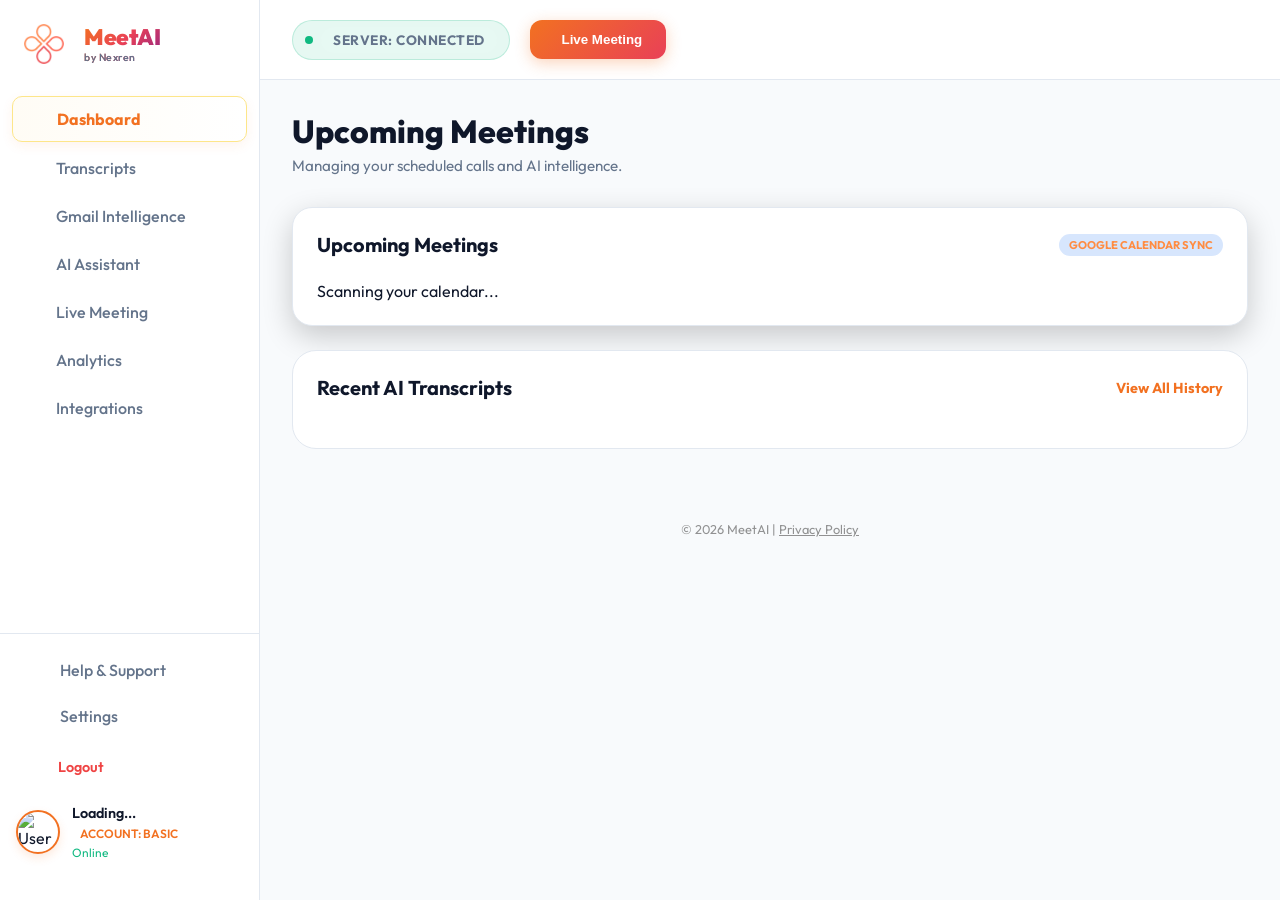
==== commit 45868013: "Branding update: Renamed AI Search to AI Assistant and cleaned up unused repository files" ====
--- a/v3-frontend/index.html
+++ b/v3-frontend/index.html
@@ -46,7 +46,7 @@
                     <i data-feather="mail"></i> <span>Gmail Intelligence</span>
                 </div>
                 <div class="nav-item" data-page="search">
-                    <i data-feather="search"></i> <span>AI Search</span>
+                    <i data-feather="search"></i> <span>AI Assistant</span>
                 </div>
                 <div class="nav-item" data-page="live">
                     <i data-feather="video"></i> <span>Live Meeting</span>
@@ -169,9 +169,14 @@
                     </div>
 
                     <div class="card" style="margin-top: 24px; padding: 25px;">
-                        <div class="card-header" style="flex-direction: column; align-items: flex-start; gap: 4px;">
-                            <h2 style="font-size: 1.2rem; font-weight: 800; color: var(--text-primary); margin: 0;">AI Engagement Intelligence</h2>
-                            <p class="muted" style="font-size: 0.85rem; max-width: 500px;">Weekly activity summary. Monitor your meeting engagement levels and AI session consistency over the last 7 days.</p>
+                        <div class="analytics-header">
+                            <div class="header-content">
+                                <h2>AI Engagement Intelligence</h2>
+                                <p>Weekly Summary. Track your active vs inactive engagement days and session consistency.</p>
+                            </div>
+                            <div class="header-badges">
+                                <span class="badge blue">Live Trends</span>
+                            </div>
                         </div>
 
                         <div class="chart-container">
@@ -507,6 +512,25 @@
         </div>
     </div>
 
+    <!-- Meeting Summary Modal -->
+    <div id="summary-modal" class="modal">
+        <div class="summary-modal-content" style="margin: 10% auto;">
+            <div class="summary-header">
+                <h3>Meeting Quick Summary</h3>
+                <button class="icon-btn" onclick="closeSummaryModal()"><i data-feather="x"></i></button>
+            </div>
+            <div class="summary-body" id="summary-content">
+                <div style="text-align: center; padding: 40px;">
+                    <i data-feather="loader" class="spin" style="width: 32px; height: 32px; color: var(--accent-orange); margin-bottom: 12px;"></i>
+                    <p class="muted">Generating concise intelligence...</p>
+                </div>
+            </div>
+            <div style="margin-top: 20px; text-align: right;">
+                <button class="primary-btn" onclick="closeSummaryModal()" style="display:inline-flex;">Close Insights</button>
+            </div>
+        </div>
+    </div>
+
     <!-- App Script -->
     <script src="/v3-frontend/app_v2.js"></script>
 </body>
--- a/v3-frontend/styles.css
+++ b/v3-frontend/styles.css
@@ -1750,3 +1750,112 @@
 
 
 
+
+/* Analytics Header Refinement */
+.analytics-header {
+    display: flex;
+    justify-content: space-between;
+    align-items: flex-start;
+    margin-bottom: 24px;
+    border-bottom: 1px solid rgba(0,0,0,0.05);
+    padding-bottom: 20px;
+}
+
+.analytics-header .header-content h2 {
+    font-size: 1.25rem;
+    font-weight: 800;
+    color: var(--text-primary);
+    margin: 0 0 6px 0;
+    letter-spacing: -0.3px;
+}
+
+.analytics-header .header-content p {
+    font-size: 0.88rem;
+    color: var(--text-secondary);
+    max-width: 550px;
+    line-height: 1.5;
+}
+
+.analytics-header .header-badges {
+    display: flex;
+    gap: 10px;
+}
+
+/* Quick Summary Styles */
+.summary-modal-content {
+    background: #ffffff;
+    border-radius: 20px;
+    padding: 30px;
+    max-width: 600px;
+    width: 90%;
+    position: relative;
+    box-shadow: 0 20px 50px rgba(0,0,0,0.2);
+}
+
+.summary-header {
+    display: flex;
+    justify-content: space-between;
+    align-items: center;
+    margin-bottom: 20px;
+}
+
+.summary-header h3 {
+    font-size: 1.4rem;
+    font-weight: 800;
+    color: var(--text-primary);
+}
+
+.summary-body {
+    background: rgba(242, 113, 33, 0.03);
+    border: 1px solid rgba(242, 113, 33, 0.1);
+    border-radius: 16px;
+    padding: 24px;
+    max-height: 400px;
+    overflow-y: auto;
+}
+
+.summary-list {
+    list-style: none;
+    padding: 0;
+}
+
+.summary-list li {
+    position: relative;
+    padding-left: 28px;
+    margin-bottom: 14px;
+    line-height: 1.6;
+    color: var(--text-primary);
+    font-size: 0.95rem;
+}
+
+.summary-list li::before {
+    content: "•";
+    color: var(--accent-orange);
+    font-weight: 900;
+    position: absolute;
+    left: 0;
+    font-size: 1.4rem;
+    line-height: 1;
+}
+
+/* Dashboard Action Buttons */
+.summary-trigger-btn {
+    background: rgba(242, 113, 33, 0.1);
+    color: var(--accent-orange);
+    border: 1px solid rgba(242, 113, 33, 0.2);
+    padding: 8px 14px;
+    border-radius: 10px;
+    font-size: 0.8rem;
+    font-weight: 700;
+    cursor: pointer;
+    transition: all 0.2s;
+    display: flex;
+    align-items: center;
+    gap: 6px;
+}
+
+.summary-trigger-btn:hover {
+    background: var(--accent-orange);
+    color: white;
+    transform: translateY(-1px);
+}
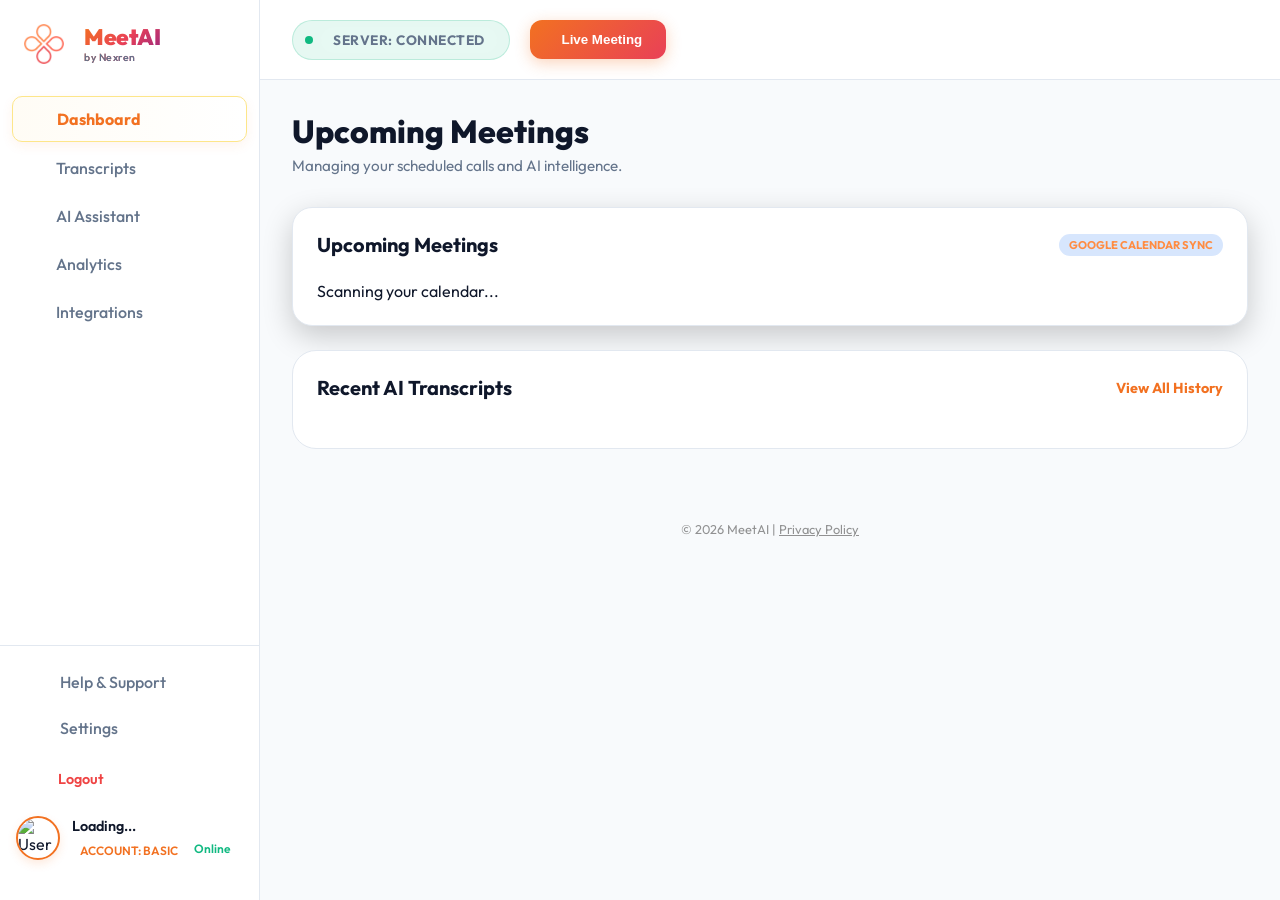
==== commit e6bfa585: "Finalizing MeetAI: Unified Intelligence Hub, Sidebar Cleanup, and Handover Documentation" ====
--- a/v3-frontend/index.html
+++ b/v3-frontend/index.html
@@ -42,14 +42,8 @@
                 <div class="nav-item" data-page="reports">
                     <i data-feather="file-text"></i> <span>Transcripts</span>
                 </div>
-                <div class="nav-item" data-page="gmail">
-                    <i data-feather="mail"></i> <span>Gmail Intelligence</span>
-                </div>
                 <div class="nav-item" data-page="search">
                     <i data-feather="search"></i> <span>AI Assistant</span>
-                </div>
-                <div class="nav-item" data-page="live">
-                    <i data-feather="video"></i> <span>Live Meeting</span>
                 </div>
                 <div class="nav-item" data-page="analytics">
                     <i data-feather="pie-chart"></i> <span>Analytics</span>
@@ -74,8 +68,10 @@
                     <img src="https://api.dicebear.com/7.x/avataaars/svg?seed=user@example.com" class="avatar" alt="User" id="user-avatar-img">
                     <div class="user-info">
                         <span class="user-name">Loading...</span>
-                        <span class="user-account" style="font-size: 0.75rem; font-weight: 600; color: var(--accent-purple); display: block; margin-top: 2px;">Account: Basic</span>
-                        <span class="user-status" style="margin-top:2px;">Online</span>
+                        <div style="display: flex; align-items: center; gap: 8px; margin-top: 2px;">
+                            <span class="user-account" style="font-size: 0.75rem; font-weight: 600; color: var(--accent-purple); display: block;">Account: Basic</span>
+                            <span class="user-status" style="font-size: 0.75rem; font-weight: 600; color: var(--accent-green);">Online</span>
+                        </div>
                     </div>
                 </div>
             </div>
@@ -512,21 +508,21 @@
         </div>
     </div>
 
-    <!-- Meeting Summary Modal -->
-    <div id="summary-modal" class="modal">
-        <div class="summary-modal-content" style="margin: 10% auto;">
+    <!-- Meeting Intelligence Hub Modal -->
+    <div id="intel-modal" class="modal">
+        <div class="summary-modal-content" style="margin: 5% auto; width: 650px; max-width: 95%;">
             <div class="summary-header">
-                <h3>Meeting Quick Summary</h3>
-                <button class="icon-btn" onclick="closeSummaryModal()"><i data-feather="x"></i></button>
-            </div>
-            <div class="summary-body" id="summary-content">
+                <h3>Meeting Intelligence Hub</h3>
+                <button class="icon-btn" onclick="closeIntelModal()"><i data-feather="x"></i></button>
+            </div>
+            <div class="summary-body" id="intel-modal-content">
                 <div style="text-align: center; padding: 40px;">
-                    <i data-feather="loader" class="spin" style="width: 32px; height: 32px; color: var(--accent-orange); margin-bottom: 12px;"></i>
-                    <p class="muted">Generating concise intelligence...</p>
+                    <i data-feather="loader" class="spin" style="width: 32px; height: 32px; color: var(--accent-purple); margin-bottom: 12px;"></i>
+                    <p class="muted">Extracting intelligence...</p>
                 </div>
             </div>
             <div style="margin-top: 20px; text-align: right;">
-                <button class="primary-btn" onclick="closeSummaryModal()" style="display:inline-flex;">Close Insights</button>
+                <button class="primary-btn" onclick="closeIntelModal()">Close Hub</button>
             </div>
         </div>
     </div>
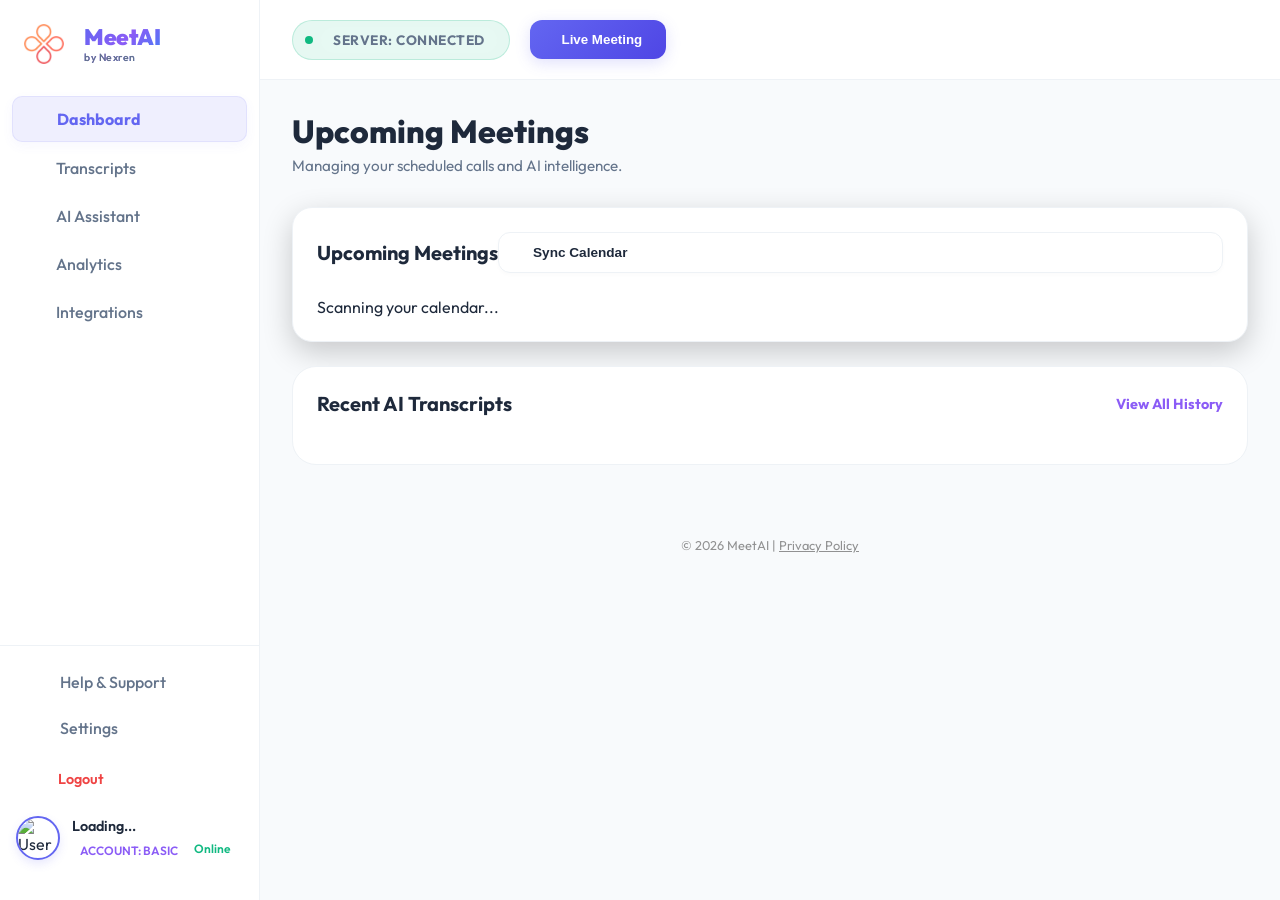
==== commit 2add5711: "feat: add manual Google Calendar Sync button with cache-bypass logic" ====
--- a/v3-frontend/index.html
+++ b/v3-frontend/index.html
@@ -6,7 +6,7 @@
     <meta name="viewport" content="width=device-width, initial-scale=1.0">
     <title>MeetAI by Nexren</title>
     <!-- CONSISTENCY FIX: CSS version cache-busting ensures all users get latest styles -->
-    <link rel="stylesheet" href="/v3-frontend/styles.css?v=20260415">
+    <link rel="stylesheet" href="/v3-frontend/styles.css?v=1776409418">
     <link rel="preconnect" href="https://fonts.googleapis.com">
     <link rel="preconnect" href="https://fonts.gstatic.com" crossorigin>
     <link href="https://fonts.googleapis.com/css2?family=Outfit:wght@300;400;500;600;700;800;900&display=swap"
@@ -111,7 +111,10 @@
                         <div class="card calendar-card" style="width: 100%; border-radius: 20px; box-shadow: 0 10px 30px rgba(0,0,0,0.2);">
                             <div class="card-header">
                                 <h2>Upcoming Meetings</h2>
-                                <span class="badge blue">Google Calendar Sync</span>
+                                <button id="sync-calendar-btn" class="secondary-btn sync-indicator-badge" title="Sync with Google Calendar">
+                                    <i data-feather="refresh-cw" style="width: 14px; height: 14px;"></i>
+                                    <span>Sync Calendar</span>
+                                </button>
                             </div>
                             <div id="calendar-grid" class="meeting-list">
                                 <!-- Calendar Events Loaded via JS -->
@@ -528,7 +531,7 @@
     </div>
 
     <!-- App Script -->
-    <script src="/v3-frontend/app_v2.js"></script>
+    <script src="/v3-frontend/app_v2.js?v=1776490800"></script>
 </body>
 
 </html>
--- a/v3-frontend/styles.css
+++ b/v3-frontend/styles.css
@@ -1,16 +1,18 @@
 :root {
-    --bg-dark: #f8fafc;
+    --bg-dark: #fbfcfe;
     --bg-card: #ffffff;
-    --accent-orange: #f27121;
-    --accent-red: #e94057;
-    --accent-purple: #f27121; /* Replaced purple with orange */
-    --accent-blue: #ff8c42;
+    --accent-indigo: #6366f1;
+    --accent-indigo-soft: rgba(99, 102, 241, 0.1);
+    --accent-slate: #334155;
+    --accent-purple: #8b5cf6; 
+    --accent-blue: #3b82f6;
     --accent-green: #10b981;
     --accent-cyan: #06b6d4;
-    --text-primary: #0f172a;
+    --text-primary: #1e293b;
     --text-secondary: #64748b;
-    --border-color: #e2e8f0;
-    --glass-bg: rgba(255, 255, 255, 0.9);
+    --border-color: #eef2f6;
+    --glass-bg: rgba(255, 255, 255, 0.95);
+    --accent-orange: #6366f1; /* Alias to avoid breaking existing code using this name */
 }
 
 * {
@@ -74,7 +76,7 @@
     font-size: 1.4rem;
     font-weight: 900;
     letter-spacing: -0.5px;
-    background: linear-gradient(135deg, #f27121, #e94057, #8a2387);
+    background: linear-gradient(135deg, #6366f1, #8b5cf6, #3b82f6);
     background-clip: text;
     -webkit-background-clip: text;
     -webkit-text-fill-color: transparent;
@@ -128,11 +130,11 @@
 }
 
 .nav-item.active {
-    background: linear-gradient(90deg, #fffcf5 0%, #ffffff 100%);
-    color: var(--accent-orange);
-    border: 1px solid #fde68a;
+    background: var(--accent-indigo-soft);
+    color: var(--accent-indigo);
+    border: 1px solid rgba(99, 102, 241, 0.1);
     font-weight: 700;
-    box-shadow: 0 4px 12px rgba(242, 113, 33, 0.08);
+    box-shadow: 0 4px 12px rgba(99, 102, 241, 0.05);
 }
 
 .nav-spacer {
@@ -154,8 +156,8 @@
     width: 44px;
     height: 44px;
     border-radius: 50%;
-    border: 2px solid var(--accent-orange);
-    box-shadow: 0 4px 10px rgba(242, 113, 33, 0.15);
+    border: 2px solid var(--accent-indigo);
+    box-shadow: 0 4px 10px rgba(99, 102, 241, 0.15);
 }
 
 .user-info {
@@ -212,8 +214,8 @@
 }
 
 .search-box:focus-within {
-    border-color: var(--accent-orange);
-    box-shadow: 0 4px 20px rgba(242, 113, 33, 0.1);
+    border-color: var(--accent-indigo);
+    box-shadow: 0 4px 20px rgba(99, 102, 241, 0.08);
 }
 
 .search-box input {
@@ -288,7 +290,7 @@
 
 /* Button UI */
 .primary-btn {
-    background: linear-gradient(135deg, var(--accent-orange), var(--accent-red));
+    background: linear-gradient(135deg, var(--accent-indigo), #4f46e5);
     color: white;
     border: none;
     padding: 12px 24px;
@@ -299,12 +301,12 @@
     gap: 8px;
     cursor: pointer;
     transition: all 0.3s cubic-bezier(0.175, 0.885, 0.32, 1.275);
-    box-shadow: 0 4px 15px rgba(242, 113, 33, 0.3);
+    box-shadow: 0 4px 15px rgba(99, 102, 241, 0.2);
 }
 
 .primary-btn:hover {
     transform: translateY(-2px) scale(1.02);
-    box-shadow: 0 8px 25px rgba(242, 113, 33, 0.4);
+    box-shadow: 0 8px 25px rgba(99, 102, 241, 0.3);
 }
 
 .icon-btn {
@@ -341,8 +343,8 @@
 
 .secondary-btn:hover {
     background: #f8fafc;
-    border-color: var(--accent-orange);
-    color: var(--accent-orange);
+    border-color: var(--accent-indigo);
+    color: var(--accent-indigo);
     transform: translateY(-1px);
 }
 
@@ -452,7 +454,7 @@
 
 .refresh-btn:hover {
     background: #f8fafc;
-    border-color: var(--accent-orange);
+    border-color: var(--accent-indigo);
     transform: rotate(30deg);
 }
 
@@ -471,9 +473,9 @@
     padding: 8px 14px;
     border-radius: 12px;
     font-size: 0.8rem;
-    background: rgba(242, 113, 33, 0.08);
-    color: var(--accent-orange);
-    border: 1px solid rgba(242, 113, 33, 0.15);
+    background: var(--accent-indigo-soft);
+    color: var(--accent-indigo);
+    border: 1px solid rgba(99, 102, 241, 0.1);
 }
 
 /* Dashboard Grid */
@@ -499,7 +501,7 @@
 .stat-card:hover {
     transform: translateY(-5px);
     box-shadow: 0 10px 30px rgba(0, 0, 0, 0.05);
-    border-color: var(--accent-orange);
+    border-color: var(--accent-indigo);
 }
 
 .stat-icon {
@@ -726,13 +728,13 @@
 }
 
 .history-item:hover {
-    background: rgba(242, 113, 33, 0.05);
-    color: var(--accent-orange);
+    background: var(--accent-indigo-soft);
+    color: var(--accent-indigo);
 }
 
 .history-item.active {
-    background: rgba(242, 113, 33, 0.1);
-    color: var(--accent-orange);
+    background: var(--accent-indigo-soft);
+    color: var(--accent-indigo);
     font-weight: 600;
 }
 
@@ -767,11 +769,11 @@
 }
 
 .message.user {
-    background: linear-gradient(135deg, var(--accent-orange), var(--accent-red));
+    background: linear-gradient(135deg, var(--accent-indigo), #4f46e5);
     color: white;
     align-self: flex-end;
     border-bottom-right-radius: 4px;
-    box-shadow: 0 4px 12px rgba(242, 113, 33, 0.2);
+    box-shadow: 0 4px 12px rgba(99, 102, 241, 0.2);
 }
 
 .chat-input-area {
@@ -1015,7 +1017,7 @@
 }
 
 input:checked+.slider {
-    background-color: var(--accent-purple);
+    background-color: var(--accent-indigo);
 }
 
 input:checked+.slider:before {
@@ -1095,8 +1097,8 @@
 }
 
 .step.active .step-icon {
-    background: rgba(139, 92, 246, 0.2);
-    border: 1px solid var(--accent-purple);
+    background: var(--accent-indigo-soft);
+    border: 1px solid var(--accent-indigo);
 }
 
 .step span {
@@ -1119,7 +1121,7 @@
 .progress-bar {
     height: 100%;
     width: 0%;
-    background: linear-gradient(90deg, var(--accent-purple), var(--accent-blue));
+    background: linear-gradient(90deg, var(--accent-indigo), var(--accent-blue));
     border-radius: 10px;
     transition: width 0.8s cubic-bezier(0.4, 0, 0.2, 1);
     position: relative;
@@ -1244,8 +1246,8 @@
     font-size: 1.25rem;
     padding: 12px;
     border-radius: 14px;
-    background: rgba(242, 113, 33, 0.1);
-    color: var(--accent-orange);
+    background: var(--accent-indigo-soft);
+    color: var(--accent-indigo);
 }
 
 /* ===== Bot Phase Tracker ===== */
@@ -1275,16 +1277,16 @@
     color: var(--text-secondary);
 }
 
-/* Active phase: pulsing orange ring */
+/* Active phase: pulsing indigo ring */
 .bot-phase.active {
     opacity: 1;
-    color: var(--accent-orange);
+    color: var(--accent-indigo);
 }
 .bot-phase.active .bot-phase-icon {
-    background: rgba(242, 113, 33, 0.1);
-    border-color: var(--accent-orange);
-    color: var(--accent-orange);
-    box-shadow: 0 0 0 4px rgba(242, 113, 33, 0.12);
+    background: var(--accent-indigo-soft);
+    border-color: var(--accent-indigo);
+    color: var(--accent-indigo);
+    box-shadow: 0 0 0 4px rgba(99, 102, 241, 0.12);
     animation: phase-pulse 1.4s infinite;
 }
 
@@ -1302,9 +1304,9 @@
 }
 
 @keyframes phase-pulse {
-    0%   { box-shadow: 0 0 0 0   rgba(242, 113, 33, 0.4); }
-    70%  { box-shadow: 0 0 0 10px rgba(242, 113, 33, 0); }
-    100% { box-shadow: 0 0 0 0   rgba(242, 113, 33, 0); }
+    0%   { box-shadow: 0 0 0 0   rgba(99, 102, 241, 0.4); }
+    70%  { box-shadow: 0 0 0 10px rgba(99, 102, 241, 0); }
+    100% { box-shadow: 0 0 0 0   rgba(99, 102, 241, 0); }
 }
 
 /* input-group wider for live page */
@@ -1326,7 +1328,7 @@
     transition: border-color 0.2s;
 }
 .live-dispatch .input-group input:focus {
-    border-color: var(--accent-orange);
+    border-color: var(--accent-indigo);
 }
 
 /* Account Plan Badge */
@@ -1346,9 +1348,9 @@
 }
 
 .user-account.pro {
-    background: linear-gradient(135deg, #f27121, #e94057);
+    background: linear-gradient(135deg, var(--accent-indigo), var(--accent-purple));
     color: white;
-    box-shadow: 0 2px 5px rgba(242, 113, 33, 0.2);
+    box-shadow: 0 2px 5px rgba(99, 102, 241, 0.2);
 }
 
 /* Payment Modal Enhancements */
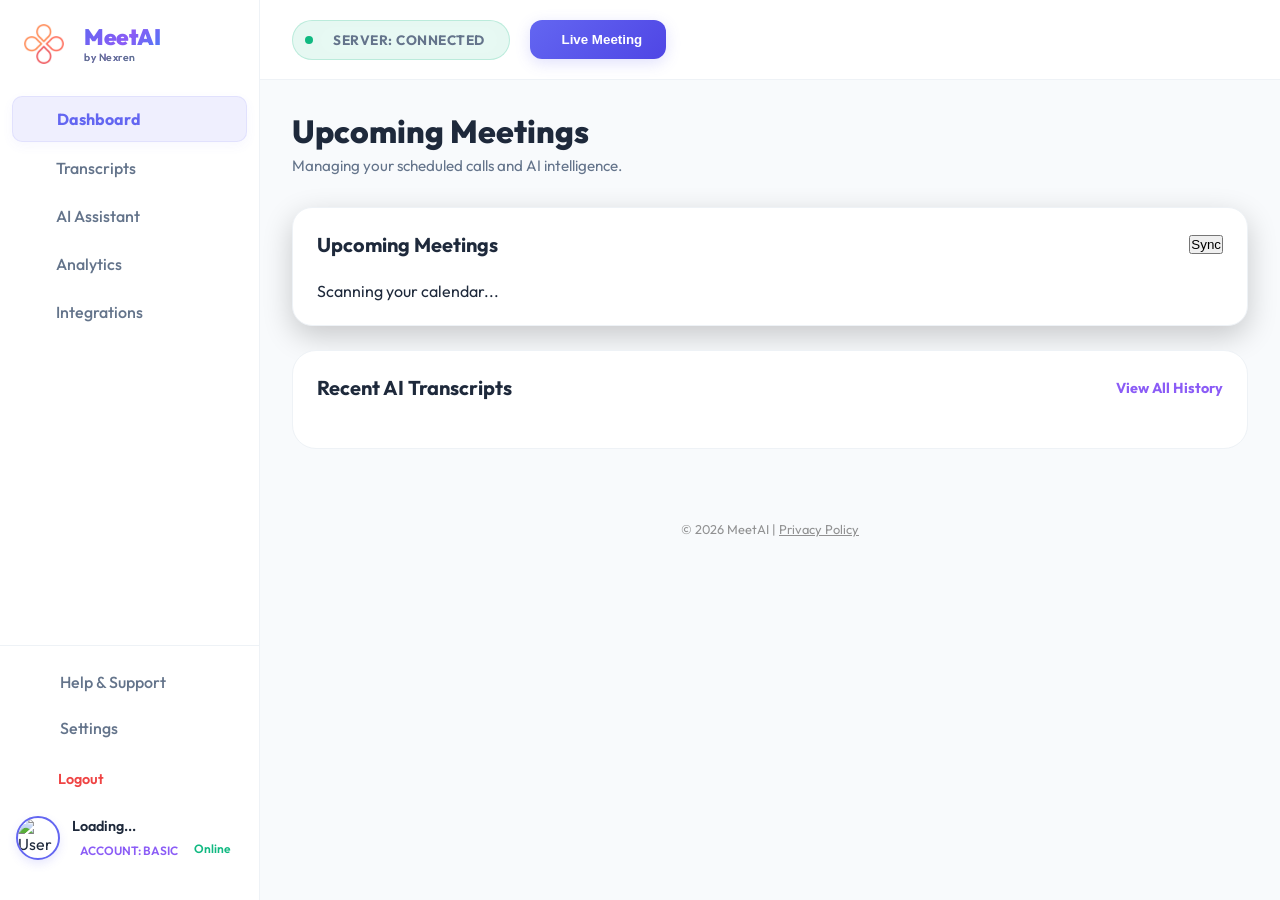
==== commit 75b96cfc: "perf: implement Disk-Persistent Calendar Mirror for 0.0s dashboard loading and shrink sync button to" ====
--- a/v3-frontend/index.html
+++ b/v3-frontend/index.html
@@ -111,10 +111,12 @@
                         <div class="card calendar-card" style="width: 100%; border-radius: 20px; box-shadow: 0 10px 30px rgba(0,0,0,0.2);">
                             <div class="card-header">
                                 <h2>Upcoming Meetings</h2>
-                                <button id="sync-calendar-btn" class="secondary-btn sync-indicator-badge" title="Sync with Google Calendar">
-                                    <i data-feather="refresh-cw" style="width: 14px; height: 14px;"></i>
-                                    <span>Sync Calendar</span>
-                                </button>
+                                <div style="display: flex; align-items: center; gap: 10px;">
+                                    <button id="sync-calendar-btn" class="sync-indicator-badge" title="Force Sync Google Calendar">
+                                        <i data-feather="refresh-cw"></i>
+                                        <span>Sync</span>
+                                    </button>
+                                </div>
                             </div>
                             <div id="calendar-grid" class="meeting-list">
                                 <!-- Calendar Events Loaded via JS -->
--- a/v3-frontend/styles.css
+++ b/v3-frontend/styles.css
@@ -1474,7 +1474,39 @@
     }
 
     .page {
-        padding: 24px 16px 100px; /* Standardize top spacing across all tabs */
+        padding: 24px 16px 100px; /* Sync Button Compact Style */
+    }
+    .sync-indicator-badge {
+        padding: 6px 12px !important;
+        font-size: 0.75rem !important;
+        border-radius: 8px !important;
+        display: flex !important;
+        align-items: center !important;
+        gap: 6px !important;
+        font-weight: 700 !important;
+        background: rgba(99, 102, 241, 0.1) !important;
+        color: var(--accent-purple) !important;
+        border: 1px solid rgba(99, 102, 241, 0.2) !important;
+        cursor: pointer;
+        transition: all 0.2s;
+        height: auto !important;
+        width: auto !important;
+        margin: 0 !important;
+    }
+
+    .sync-indicator-badge:hover {
+        background: rgba(99, 102, 241, 0.2) !important;
+    }
+
+    .sync-indicator-badge i.spin {
+        animation: fa-spin 1s infinite linear;
+    }
+
+    @keyframes fa-spin {
+        0% { transform: rotate(0deg); }
+        100% { transform: rotate(359deg); }
+    }
+    .page {
         width: 100%;
         max-width: 100%;
         overflow-x: hidden;
